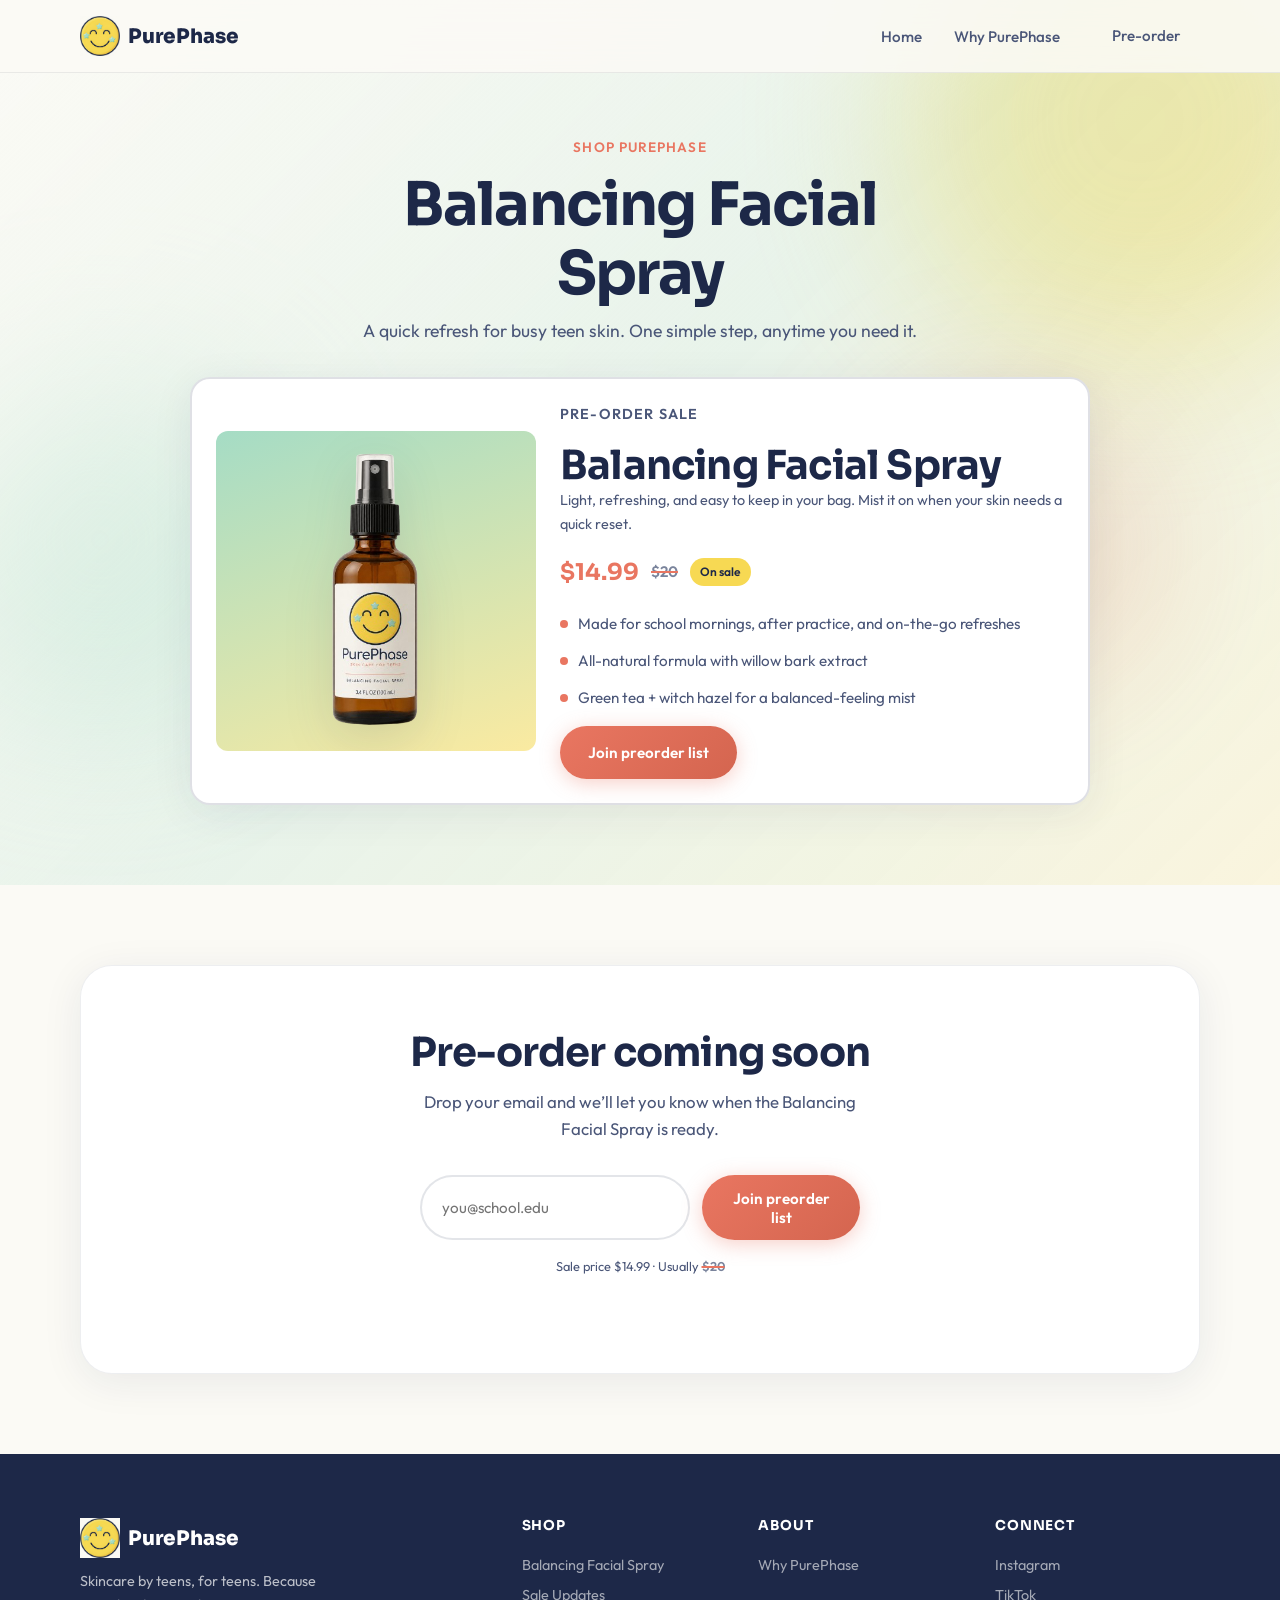
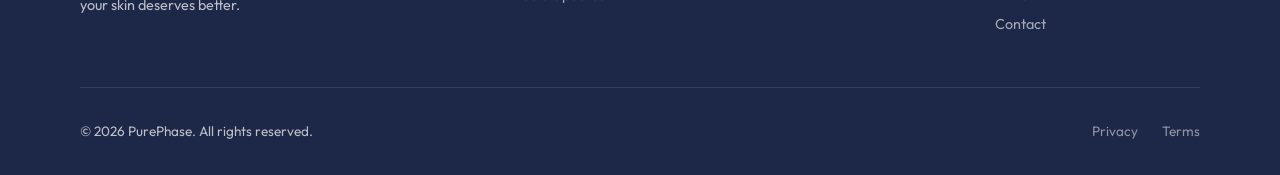
==== shop.html @ 61aebdc9 "Add files via upload" ====
<!DOCTYPE html>
<html lang="en">
<head>
  <meta charset="UTF-8">
  <meta name="viewport" content="width=device-width, initial-scale=1.0">
  <meta name="description" content="Shop the PurePhase Balancing Facial Spray for teen skincare.">
  <title>Shop PurePhase — Balancing Facial Spray</title>
  <link rel="preconnect" href="https://fonts.googleapis.com">
  <link rel="preconnect" href="https://fonts.gstatic.com" crossorigin>
  <link href="https://fonts.googleapis.com/css2?family=Outfit:wght@300;400;500;600;700&family=Sora:wght@600;700;800&display=swap" rel="stylesheet">
  <link rel="stylesheet" href="styles.css">
</head>
<body id="top">
  <div class="blob blob-1" aria-hidden="true"></div>
  <div class="blob blob-2" aria-hidden="true"></div>
  <div class="blob blob-3" aria-hidden="true"></div>

  <header class="header">
    <nav class="nav container">
      <a href="index.html" class="logo">
        <img src="assets/images/logo.png" alt="" class="logo-img" width="40" height="40">
        <span class="logo-text">PurePhase</span>
      </a>
      <button class="nav-toggle" aria-label="Open menu" aria-expanded="false">
        <span></span><span></span><span></span>
      </button>
      <ul class="nav-links">
        <li><a href="index.html">Home</a></li>
        <li><a href="index.html#values">Why PurePhase</a></li>
        <li><a href="#preorder" class="btn btn-sm">Pre-order</a></li>
      </ul>
    </nav>
  </header>

  <main>
    <section class="shop-page section">
      <div class="container">
        <div class="section-header">
          <p class="eyebrow">Shop PurePhase</p>
          <h1>Balancing Facial Spray</h1>
          <p class="section-sub">A quick refresh for busy teen skin. One simple step, anytime you need it.</p>
        </div>

        <article class="product-item product-item-featured shop-product-card">
          <div class="product-item-visual product-photo-frame phase-spray">
            <img
              src="assets/images/bottle-hero.png"
              alt="PurePhase Balancing Facial Spray bottle"
              class="product-item-photo"
              width="500"
              height="500"
            >
          </div>
          <div class="product-item-info">
            <p class="eyebrow">Pre-order sale</p>
            <h2>Balancing Facial Spray</h2>
            <p>Light, refreshing, and easy to keep in your bag. Mist it on when your skin needs a quick reset.</p>
            <div class="product-meta">
              <span class="price">$14.99</span>
              <span class="old-price">$20</span>
              <span class="badge-accent">On sale</span>
            </div>
            <ul class="shop-benefits">
              <li>Made for school mornings, after practice, and on-the-go refreshes</li>
              <li>All-natural formula with willow bark extract</li>
              <li>Green tea + witch hazel for a balanced-feeling mist</li>
            </ul>
            <a href="#preorder" class="btn btn-primary product-preorder">Join preorder list</a>
          </div>
        </article>
      </div>
    </section>

    <section id="preorder" class="cta section">
      <div class="container cta-inner">
        <h2>Pre-order coming soon</h2>
        <p>Drop your email and we’ll let you know when the Balancing Facial Spray is ready.</p>
        <form class="signup-form" action="#" method="post">
          <label for="email" class="sr-only">Email address</label>
          <input type="email" id="email" name="email" placeholder="you@school.edu" required>
          <button type="submit" class="btn btn-primary">Join preorder list</button>
        </form>
        <p class="cta-note">Sale price $14.99 · Usually <span class="old-price old-price-inline">$20</span></p>
      </div>
    </section>
  </main>

  <footer class="footer">
    <div class="container footer-grid">
      <div class="footer-brand">
        <a href="index.html" class="logo">
          <img src="assets/images/logo.png" alt="" class="logo-img" width="40" height="40">
          <span class="logo-text">PurePhase</span>
        </a>
        <p>Skincare by teens, for teens. Because your skin deserves better.</p>
      </div>
      <div class="footer-links">
        <h4>Shop</h4>
        <ul>
          <li><a href="#top">Balancing Facial Spray</a></li>
          <li><a href="#preorder">Sale Updates</a></li>
        </ul>
      </div>
      <div class="footer-links">
        <h4>About</h4>
        <ul>
          <li><a href="index.html#values">Why PurePhase</a></li>
        </ul>
      </div>
      <div class="footer-links">
        <h4>Connect</h4>
        <ul>
          <li><a href="#">Instagram</a></li>
          <li><a href="#">TikTok</a></li>
          <li><a href="#">Contact</a></li>
        </ul>
      </div>
    </div>
    <div class="container footer-bottom">
      <p>&copy; 2026 PurePhase. All rights reserved.</p>
      <div class="footer-legal">
        <a href="#">Privacy</a>
        <a href="#">Terms</a>
      </div>
    </div>
  </footer>

  <script src="script.js"></script>
</body>
</html>
---- styles.css ----
/* ── PurePhase Design System ── */
:root {
  --cream: #fbfaf5;
  --white: #ffffff;
  --ink: #1d2848;
  --ink-muted: #4a5678;
  --ink-light: #7a849c;

  --accent: #e97661;
  --accent-deep: #d4654f;
  --logo-gold: #f7d953;
  --logo-mint: #a5dcc5;

  --gradient-hero: linear-gradient(135deg, #fbfaf5 0%, rgba(165, 220, 197, 0.22) 50%, rgba(247, 217, 83, 0.14) 100%);
  --gradient-btn: linear-gradient(135deg, var(--accent), var(--accent-deep));
  --gradient-card: linear-gradient(160deg, rgba(247, 217, 83, 0.14), rgba(165, 220, 197, 0.2));
  --gradient-logo: conic-gradient(var(--logo-gold) 0deg 220deg, var(--logo-mint) 220deg 360deg);

  --radius-sm: 12px;
  --radius-md: 20px;
  --radius-lg: 32px;
  --radius-full: 9999px;

  --shadow-soft: 0 4px 24px rgba(29, 40, 72, 0.06);
  --shadow-card: 0 8px 40px rgba(29, 40, 72, 0.08);
  --shadow-lift: 0 20px 60px rgba(233, 118, 97, 0.18);

  --font-display: 'Sora', system-ui, sans-serif;
  --font-body: 'Outfit', system-ui, sans-serif;

  --header-h: 72px;
}

*, *::before, *::after {
  box-sizing: border-box;
  margin: 0;
  padding: 0;
}

html {
  scroll-behavior: smooth;
}

body {
  font-family: var(--font-body);
  font-size: 1.05rem;
  line-height: 1.65;
  color: var(--ink);
  background: var(--cream);
  overflow-x: hidden;
}

.container {
  width: min(1120px, 92vw);
  margin-inline: auto;
}

.sr-only {
  position: absolute;
  width: 1px;
  height: 1px;
  padding: 0;
  margin: -1px;
  overflow: hidden;
  clip: rect(0, 0, 0, 0);
  border: 0;
}

/* ── Background blobs ── */
.blob {
  position: fixed;
  border-radius: 50%;
  filter: blur(80px);
  opacity: 0.45;
  pointer-events: none;
  z-index: -1;
}

.blob-1 {
  width: 480px;
  height: 480px;
  background: var(--logo-gold);
  top: -120px;
  right: -100px;
  animation: float 18s ease-in-out infinite;
}

.blob-2 {
  width: 360px;
  height: 360px;
  background: var(--logo-mint);
  bottom: 20%;
  left: -80px;
  animation: float 22s ease-in-out infinite reverse;
}

.blob-3 {
  width: 280px;
  height: 280px;
  background: var(--accent);
  top: 45%;
  right: 10%;
  animation: float 16s ease-in-out infinite 2s;
  opacity: 0.25;
}

@keyframes float {
  0%, 100% { transform: translate(0, 0) scale(1); }
  33% { transform: translate(30px, -20px) scale(1.05); }
  66% { transform: translate(-20px, 15px) scale(0.95); }
}

/* ── Typography ── */
h1, h2, h3, h4 {
  font-family: var(--font-display);
  line-height: 1.15;
  font-weight: 700;
}

h1 {
  font-size: clamp(2.4rem, 5.5vw, 3.75rem);
  letter-spacing: -0.03em;
}

h1 em {
  font-style: normal;
  color: var(--accent);
}

h2 {
  font-size: clamp(1.75rem, 3.5vw, 2.5rem);
  letter-spacing: -0.02em;
}

h3 {
  font-size: 1.2rem;
}

.eyebrow {
  font-size: 0.85rem;
  font-weight: 600;
  letter-spacing: 0.08em;
  text-transform: uppercase;
  color: var(--accent);
  margin-bottom: 0.75rem;
}

.section-sub {
  color: var(--ink-muted);
  margin-top: 0.5rem;
  font-size: 1.1rem;
}

/* ── Buttons ── */
.btn {
  display: inline-flex;
  align-items: center;
  justify-content: center;
  padding: 0.85rem 1.75rem;
  border-radius: var(--radius-full);
  font-family: var(--font-body);
  font-size: 0.95rem;
  font-weight: 600;
  text-decoration: none;
  border: none;
  cursor: pointer;
  transition: transform 0.2s, box-shadow 0.2s;
}

.btn:hover {
  transform: translateY(-2px);
}

.btn-primary {
  background: var(--gradient-btn);
  color: var(--white);
  box-shadow: 0 4px 20px rgba(233, 118, 97, 0.35);
}

.btn-primary:hover {
  box-shadow: var(--shadow-lift);
}

.btn:disabled,
.btn[aria-disabled="true"] {
  cursor: not-allowed;
  opacity: 0.78;
  transform: none;
}

.btn:disabled:hover,
.btn[aria-disabled="true"]:hover {
  box-shadow: 0 4px 20px rgba(233, 118, 97, 0.35);
  transform: none;
}

.btn-ghost {
  background: var(--white);
  color: var(--ink);
  border: 2px solid rgba(29, 40, 72, 0.12);
}

.btn-sm {
  padding: 0.55rem 1.25rem;
  font-size: 0.875rem;
}

/* ── Header ── */
.header {
  position: fixed;
  top: 0;
  left: 0;
  right: 0;
  z-index: 100;
  background: rgba(251, 250, 245, 0.88);
  backdrop-filter: blur(16px);
  border-bottom: 1px solid rgba(29, 40, 72, 0.08);
}

.nav {
  display: flex;
  align-items: center;
  justify-content: space-between;
  height: var(--header-h);
}

.logo {
  display: flex;
  align-items: center;
  gap: 0.5rem;
  font-family: var(--font-display);
  font-weight: 800;
  font-size: 1.25rem;
  color: var(--ink);
  text-decoration: none;
}

.logo-img {
  display: block;
  flex-shrink: 0;
  width: 40px;
  height: 40px;
  object-fit: contain;
}

/* Hide the text label if your logo file is a full wordmark */
.logo.logo-full .logo-text {
  display: none;
}

.logo.logo-full .logo-img {
  width: auto;
  height: 36px;
  max-width: 160px;
}

.nav-links {
  display: flex;
  align-items: center;
  gap: 2rem;
  list-style: none;
}

.nav-links a {
  color: var(--ink-muted);
  text-decoration: none;
  font-weight: 500;
  font-size: 0.95rem;
  transition: color 0.2s;
}

.nav-links a:hover {
  color: var(--accent);
}

.nav-toggle {
  display: none;
  flex-direction: column;
  gap: 5px;
  background: none;
  border: none;
  cursor: pointer;
  padding: 4px;
}

.nav-toggle span {
  display: block;
  width: 24px;
  height: 2px;
  background: var(--ink);
  border-radius: 2px;
  transition: transform 0.3s, opacity 0.3s;
}

/* ── Hero ── */
.hero {
  padding: calc(var(--header-h) + 4rem) 0 5rem;
  background: var(--gradient-hero);
  min-height: 90vh;
  display: flex;
  align-items: center;
}

.hero-grid {
  display: grid;
  grid-template-columns: 1fr 1fr;
  gap: 4rem;
  align-items: center;
}

.hero-lead {
  font-size: 1.15rem;
  color: var(--ink-muted);
  margin: 1.25rem 0 2rem;
  max-width: 32rem;
}

.hero-actions {
  display: flex;
  flex-wrap: wrap;
  gap: 1rem;
  margin-bottom: 2.5rem;
}

.hero-stats {
  display: flex;
  gap: 2.5rem;
  padding-top: 2rem;
  border-top: 1px solid rgba(29, 40, 72, 0.1);
}

.stat strong {
  display: block;
  font-family: var(--font-display);
  font-size: 1.5rem;
  color: var(--accent);
}

.stat span {
  font-size: 0.85rem;
  color: var(--ink-light);
}

/* Product showcase */
.product-showcase {
  position: relative;
  display: flex;
  justify-content: center;
  align-items: center;
  min-height: 420px;
}

.product-card-main {
  position: relative;
  z-index: 2;
  text-align: center;
}

.bottle-photo {
  display: block;
  width: min(280px, 70vw);
  height: auto;
  margin: 0 auto;
  object-fit: contain;
  filter: drop-shadow(0 24px 48px rgba(29, 40, 72, 0.15));
}

.product-tag {
  text-align: center;
  margin-top: 1rem;
  font-size: 0.8rem;
  font-weight: 600;
  color: var(--accent);
  background: rgba(233, 118, 97, 0.12);
  padding: 0.35rem 1rem;
  border-radius: var(--radius-full);
  display: inline-block;
  width: 100%;
}

.floating-badge {
  position: absolute;
  background: var(--white);
  padding: 0.6rem 1rem;
  border-radius: var(--radius-full);
  font-size: 0.8rem;
  font-weight: 500;
  box-shadow: var(--shadow-card);
  white-space: nowrap;
  animation: bob 4s ease-in-out infinite;
}

.badge-1 { top: 10%; left: 0; animation-delay: 0s; }
.badge-2 { bottom: 25%; right: -10%; animation-delay: 1s; }
.badge-3 { top: 35%; right: 5%; animation-delay: 2s; }

@keyframes bob {
  0%, 100% { transform: translateY(0); }
  50% { transform: translateY(-8px); }
}

/* ── Sections ── */
.section {
  padding: 5rem 0;
}

.section-header {
  text-align: center;
  max-width: 560px;
  margin: 0 auto 3rem;
}

/* ── Story ── */
.story-grid {
  display: grid;
  grid-template-columns: repeat(3, 1fr);
  gap: 1.5rem;
}

.story-card {
  background: var(--white);
  border-radius: var(--radius-md);
  padding: 2rem;
  box-shadow: var(--shadow-soft);
  border: 1px solid rgba(29, 40, 72, 0.06);
  transition: transform 0.3s, box-shadow 0.3s;
}

.story-card:hover {
  transform: translateY(-4px);
  box-shadow: var(--shadow-card);
}

.story-card-featured {
  background: var(--gradient-card);
  border-color: rgba(247, 217, 83, 0.35);
}

.story-icon {
  font-size: 2rem;
  margin-bottom: 1rem;
}

.story-card h3 {
  margin-bottom: 0.75rem;
}

.story-card p {
  color: var(--ink-muted);
  font-size: 0.95rem;
}

/* ── Products ── */
.products {
  background: var(--white);
}

.product-grid {
  display: grid;
  grid-template-columns: repeat(2, 1fr);
  gap: 1.5rem;
}

.product-grid-single {
  grid-template-columns: minmax(0, 760px);
  justify-content: center;
}

.product-item {
  display: flex;
  gap: 1.5rem;
  background: var(--cream);
  border-radius: var(--radius-md);
  padding: 1.5rem;
  border: 1px solid rgba(29, 40, 72, 0.06);
  transition: transform 0.3s, box-shadow 0.3s;
}

.product-item:hover {
  transform: translateY(-3px);
  box-shadow: var(--shadow-soft);
}

.product-item-bundle {
  grid-column: 1 / -1;
  background: var(--gradient-card);
  border-color: rgba(165, 220, 197, 0.4);
}

.product-item-featured {
  background: var(--white);
  border: 2px solid rgba(29, 40, 72, 0.14);
  box-shadow: var(--shadow-card);
}

.product-item-visual {
  flex-shrink: 0;
  width: 180px;
  aspect-ratio: 1 / 1;
  border-radius: var(--radius-sm);
  display: flex;
  align-items: center;
  justify-content: center;
  padding: 0.75rem;
}

.product-photo-frame {
  overflow: hidden;
}

.product-item-photo {
  display: block;
  width: 100%;
  height: 100%;
  object-fit: contain;
  filter: drop-shadow(0 14px 24px rgba(29, 40, 72, 0.12));
}

.phase-1 { background: linear-gradient(160deg, rgba(165, 220, 197, 0.5), var(--logo-mint)); }
.phase-2 { background: linear-gradient(160deg, rgba(247, 217, 83, 0.4), var(--logo-gold)); }
.phase-3 { background: linear-gradient(160deg, rgba(233, 118, 97, 0.25), rgba(233, 118, 97, 0.45)); }
.phase-bundle { background: linear-gradient(160deg, var(--logo-mint), var(--logo-gold), rgba(233, 118, 97, 0.3)); }
.phase-spray { background: linear-gradient(160deg, var(--logo-mint), rgba(247, 217, 83, 0.55)); }

.step {
  font-family: var(--font-display);
  font-weight: 800;
  font-size: 1.25rem;
  color: rgba(29, 40, 72, 0.2);
}

.product-item-info h3 {
  margin-bottom: 0.5rem;
}

.product-item-info p {
  color: var(--ink-muted);
  font-size: 0.9rem;
  margin-bottom: 1rem;
}

.product-meta {
  display: flex;
  align-items: center;
  gap: 0.75rem;
}

.product-preorder {
  margin-top: 1rem;
}

.product-glimpse {
  background: var(--white);
}

.glimpse-inner {
  display: grid;
  grid-template-columns: 180px 1fr;
  gap: 1.5rem;
  align-items: center;
  max-width: 760px;
  background: var(--cream);
  border: 2px solid rgba(29, 40, 72, 0.1);
  border-radius: var(--radius-md);
  padding: 1.5rem;
  box-shadow: var(--shadow-soft);
}

.glimpse-photo {
  aspect-ratio: 1 / 1;
  border-radius: var(--radius-sm);
  padding: 0.75rem;
  display: flex;
  align-items: center;
  justify-content: center;
}

.glimpse-photo img {
  display: block;
  width: 100%;
  height: 100%;
  object-fit: contain;
  filter: drop-shadow(0 12px 20px rgba(29, 40, 72, 0.12));
}

.glimpse-content h2 {
  margin-bottom: 0.5rem;
}

.glimpse-content p:not(.eyebrow) {
  color: var(--ink-muted);
  margin-bottom: 1rem;
}

.shop-page {
  padding-top: calc(var(--header-h) + 4rem);
  background: var(--gradient-hero);
}

.shop-page .section-header {
  margin-bottom: 2rem;
}

.shop-product-card {
  max-width: 900px;
  margin-inline: auto;
  align-items: center;
}

.shop-product-card .product-item-visual {
  width: min(320px, 42vw);
}

.shop-product-card .price {
  font-size: 1.45rem;
}

.shop-benefits {
  list-style: none;
  margin: 1.25rem 0 0;
  display: flex;
  flex-direction: column;
  gap: 0.75rem;
}

.shop-benefits li {
  color: var(--ink-muted);
  font-size: 0.95rem;
  display: flex;
  gap: 0.6rem;
}

.shop-benefits li::before {
  content: '';
  width: 8px;
  height: 8px;
  flex-shrink: 0;
  margin-top: 0.55rem;
  background: var(--accent);
  border-radius: 50%;
}

.price {
  font-family: var(--font-display);
  font-weight: 700;
  font-size: 1.15rem;
  color: var(--accent);
}

.old-price {
  color: var(--ink-light);
  font-size: 0.95rem;
  font-weight: 600;
  display: inline-block;
  text-decoration: line-through;
  text-decoration-thickness: 2px;
  text-decoration-color: var(--accent);
}

.old-price-inline {
  font-size: inherit;
}

.stat-old-price {
  font-size: 1.5rem;
}

.badge-soft {
  font-size: 0.75rem;
  font-weight: 500;
  padding: 0.25rem 0.65rem;
  background: rgba(165, 220, 197, 0.35);
  color: var(--ink);
  border-radius: var(--radius-full);
}

.badge-accent {
  font-size: 0.75rem;
  font-weight: 600;
  padding: 0.25rem 0.65rem;
  background: var(--logo-gold);
  color: var(--ink);
  border-radius: var(--radius-full);
}

/* ── Values ── */
.values-inner {
  display: grid;
  grid-template-columns: 1fr 1fr;
  gap: 4rem;
  align-items: center;
}

.values-list {
  list-style: none;
  margin-top: 2rem;
  display: flex;
  flex-direction: column;
  gap: 1.5rem;
}

.values-list li {
  display: flex;
  gap: 1rem;
  align-items: flex-start;
}

.check {
  flex-shrink: 0;
  width: 28px;
  height: 28px;
  display: flex;
  align-items: center;
  justify-content: center;
  background: rgba(165, 220, 197, 0.45);
  color: var(--ink);
  border-radius: 50%;
  font-size: 0.85rem;
  font-weight: 700;
}

.values-list strong {
  display: block;
  margin-bottom: 0.25rem;
}

.values-list p {
  color: var(--ink-muted);
  font-size: 0.9rem;
}

/* Ingredient orbit */
.ingredient-orbit {
  position: relative;
  --orbit-radius: 140px;
  width: 320px;
  height: 320px;
  margin: 0 auto;
}

.orbit-center {
  position: absolute;
  top: 50%;
  left: 50%;
  transform: translate(-50%, -50%);
  width: 90px;
  height: 90px;
  background: var(--gradient-logo);
  color: var(--ink);
  border-radius: 50%;
  display: flex;
  align-items: center;
  justify-content: center;
  font-family: var(--font-display);
  font-weight: 800;
  font-size: 0.85rem;
  text-align: center;
  line-height: 1.2;
  box-shadow: var(--shadow-lift);
}

.orbit-item {
  position: absolute;
  top: 50%;
  left: 50%;
  padding: 0.45rem 0.85rem;
  background: var(--white);
  border-radius: var(--radius-full);
  font-size: 0.75rem;
  font-weight: 600;
  color: var(--ink-muted);
  box-shadow: var(--shadow-soft);
  white-space: nowrap;
  transform: rotate(calc(var(--i) * 120deg)) translateY(calc(var(--orbit-radius) * -1)) rotate(calc(var(--i) * -120deg));
  animation: orbit 30s linear infinite;
}

@keyframes orbit {
  from { transform: rotate(calc(var(--i) * 120deg)) translateY(calc(var(--orbit-radius) * -1)) rotate(calc(var(--i) * -120deg)); }
  to { transform: rotate(calc(var(--i) * 120deg + 360deg)) translateY(calc(var(--orbit-radius) * -1)) rotate(calc(var(--i) * -120deg - 360deg)); }
}

/* ── CTA ── */
.cta-inner {
  text-align: center;
  background: var(--white);
  border-radius: var(--radius-lg);
  padding: 4rem 2rem;
  box-shadow: var(--shadow-card);
  border: 1px solid rgba(29, 40, 72, 0.08);
}

.cta-inner h2 {
  margin-bottom: 0.75rem;
}

.cta-inner > p {
  color: var(--ink-muted);
  max-width: 480px;
  margin: 0 auto 2rem;
}

.signup-form {
  display: flex;
  gap: 0.75rem;
  max-width: 440px;
  margin: 0 auto 1rem;
}

.signup-form input {
  flex: 1;
  padding: 0.85rem 1.25rem;
  border: 2px solid rgba(29, 40, 72, 0.12);
  border-radius: var(--radius-full);
  font-family: var(--font-body);
  font-size: 0.95rem;
  outline: none;
  transition: border-color 0.2s;
}

.signup-form input:focus {
  border-color: var(--accent);
}

.cta-note {
  font-size: 0.8rem;
  color: var(--ink-light);
}

/* ── Footer ── */
.footer {
  background: var(--ink);
  color: rgba(255, 255, 255, 0.7);
  padding: 4rem 0 2rem;
}

.footer .logo {
  color: var(--white);
  margin-bottom: 0.75rem;
}

.footer-brand p {
  font-size: 0.9rem;
  max-width: 260px;
}

.footer-grid {
  display: grid;
  grid-template-columns: 2fr 1fr 1fr 1fr;
  gap: 2rem;
  margin-bottom: 3rem;
}

.footer-links h4 {
  color: var(--white);
  font-size: 0.85rem;
  margin-bottom: 1rem;
  text-transform: uppercase;
  letter-spacing: 0.06em;
}

.footer-links ul {
  list-style: none;
}

.footer-links a {
  color: rgba(255, 255, 255, 0.6);
  text-decoration: none;
  font-size: 0.9rem;
  line-height: 2;
  transition: color 0.2s;
}

.footer-links a:hover {
  color: var(--logo-gold);
}

.footer-bottom {
  display: flex;
  justify-content: space-between;
  align-items: center;
  padding-top: 2rem;
  border-top: 1px solid rgba(255, 255, 255, 0.1);
  font-size: 0.85rem;
}

.footer-legal {
  display: flex;
  gap: 1.5rem;
}

.footer-legal a {
  color: rgba(255, 255, 255, 0.5);
  text-decoration: none;
}

.footer-legal a:hover {
  color: var(--logo-gold);
}

/* ── Scroll reveal ── */
.reveal {
  opacity: 0;
  transform: translateY(24px);
  transition: opacity 0.6s ease, transform 0.6s ease;
}

.reveal.visible {
  opacity: 1;
  transform: translateY(0);
}

/* ── Responsive ── */
@media (max-width: 900px) {
  .hero-grid,
  .values-inner {
    grid-template-columns: 1fr;
    gap: 3rem;
  }

  .hero-visual {
    order: -1;
  }

  .product-showcase {
    min-height: 320px;
  }

  .story-grid {
    grid-template-columns: 1fr;
  }

  .product-grid {
    grid-template-columns: 1fr;
  }

  .glimpse-inner {
    grid-template-columns: 1fr;
    text-align: center;
  }

  .glimpse-photo {
    width: min(220px, 100%);
    margin-inline: auto;
  }

  .glimpse-content .product-meta {
    justify-content: center;
  }

  .shop-product-card .product-item-visual {
    width: 100%;
    max-width: 280px;
  }

  .footer-grid {
    grid-template-columns: 1fr 1fr;
  }

  .ingredient-orbit {
    --orbit-radius: 120px;
    width: 280px;
    height: 280px;
  }
}

@media (max-width: 640px) {
  .nav-toggle {
    display: flex;
  }

  .nav-links {
    position: fixed;
    top: var(--header-h);
    left: 0;
    right: 0;
    flex-direction: column;
    background: rgba(251, 250, 245, 0.98);
    backdrop-filter: blur(16px);
    padding: 1.5rem;
    gap: 1rem;
    border-bottom: 1px solid rgba(29, 40, 72, 0.08);
    transform: translateY(-120%);
    opacity: 0;
    pointer-events: none;
    transition: transform 0.3s, opacity 0.3s;
  }

  .nav-links.open {
    transform: translateY(0);
    opacity: 1;
    pointer-events: auto;
  }

  .nav-toggle[aria-expanded="true"] span:nth-child(1) {
    transform: translateY(7px) rotate(45deg);
  }

  .nav-toggle[aria-expanded="true"] span:nth-child(2) {
    opacity: 0;
  }

  .nav-toggle[aria-expanded="true"] span:nth-child(3) {
    transform: translateY(-7px) rotate(-45deg);
  }

  .hero-stats {
    flex-direction: column;
    gap: 1rem;
  }

  .product-item {
    flex-direction: column;
  }

  .product-item-visual {
    width: 100%;
    max-width: 220px;
    margin-inline: auto;
  }

  .product-meta {
    flex-wrap: wrap;
  }

  .signup-form {
    flex-direction: column;
  }

  .footer-grid {
    grid-template-columns: 1fr;
  }

  .footer-bottom {
    flex-direction: column;
    gap: 1rem;
    text-align: center;
  }

  .floating-badge {
    font-size: 0.7rem;
    padding: 0.45rem 0.75rem;
  }

  .badge-2 { right: 0; }
}

@media (prefers-reduced-motion: reduce) {
  html {
    scroll-behavior: auto;
  }

  *,
  *::before,
  *::after {
    animation-duration: 0.01ms !important;
    animation-iteration-count: 1 !important;
    transition-duration: 0.01ms !important;
  }
}
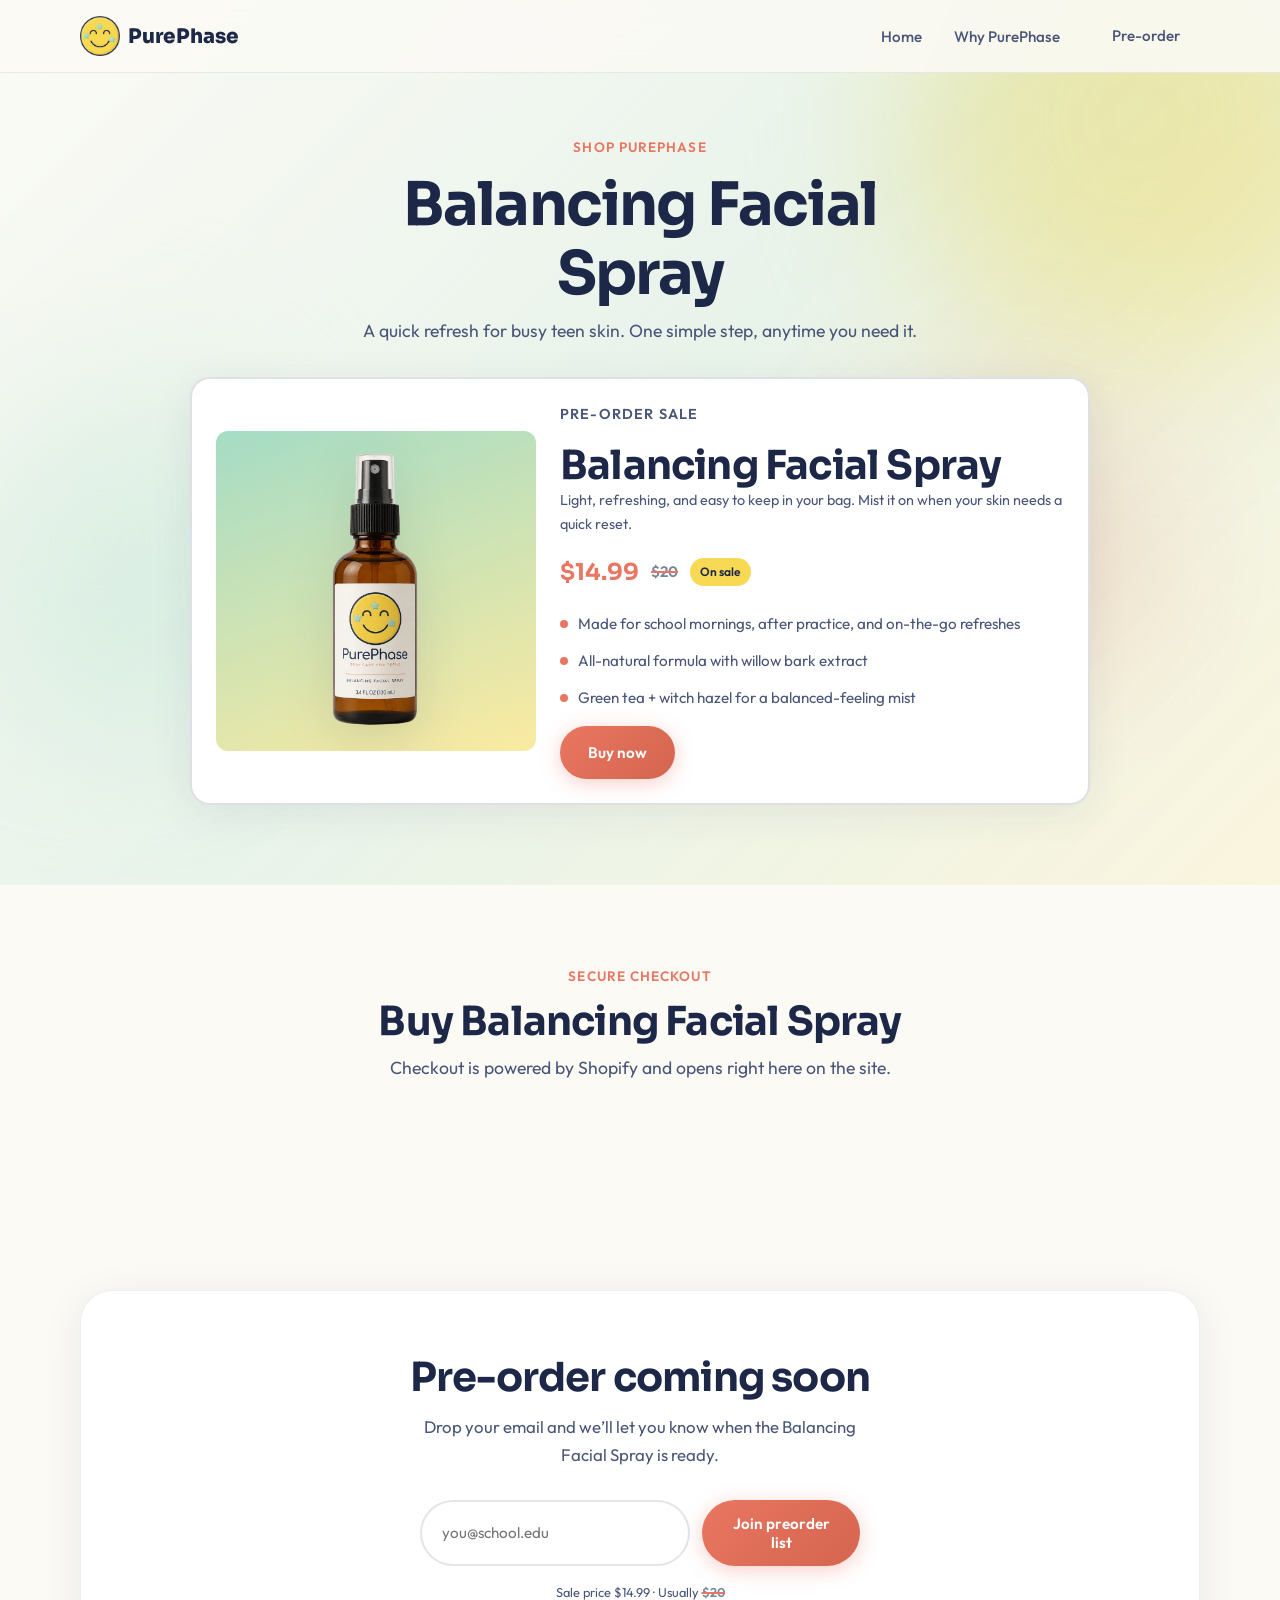
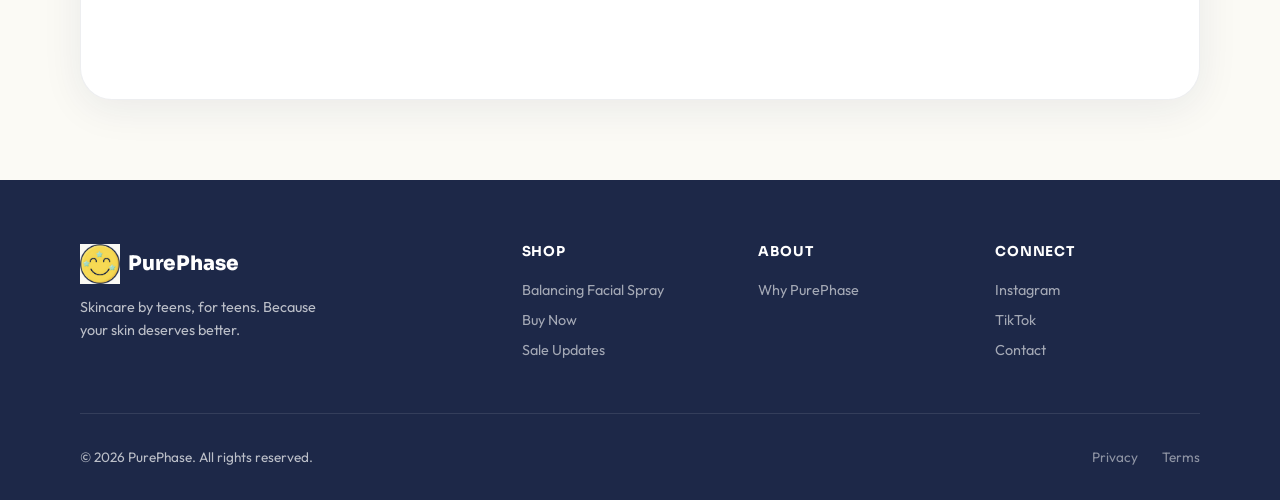
==== commit a473d132: "Update product link and add Shopify checkout section Updated the product link to 'Buy now' and added" ====
--- a/shop.html
+++ b/shop.html
@@ -65,9 +65,20 @@
               <li>All-natural formula with willow bark extract</li>
               <li>Green tea + witch hazel for a balanced-feeling mist</li>
             </ul>
-            <a href="#preorder" class="btn btn-primary product-preorder">Join preorder list</a>
+            <a href="#buy" class="btn btn-primary product-preorder">Buy now</a>
           </div>
         </article>
+      </div>
+    </section>
+
+    <section id="buy" class="shopify-checkout section">
+      <div class="container shopify-inner">
+        <div class="section-header">
+          <p class="eyebrow">Secure checkout</p>
+          <h2>Buy Balancing Facial Spray</h2>
+          <p class="section-sub">Checkout is powered by Shopify and opens right here on the site.</p>
+        </div>
+        <div id="product-component-1782057044723"></div>
       </div>
     </section>
 
@@ -98,6 +109,7 @@
         <h4>Shop</h4>
         <ul>
           <li><a href="#top">Balancing Facial Spray</a></li>
+          <li><a href="#buy">Buy Now</a></li>
           <li><a href="#preorder">Sale Updates</a></li>
         </ul>
       </div>
@@ -126,5 +138,138 @@
   </footer>
 
   <script src="script.js"></script>
+  <script type="text/javascript">
+  /*<![CDATA[*/
+  (function () {
+    var scriptURL = 'https://sdks.shopifycdn.com/buy-button/latest/buy-button-storefront.min.js';
+    if (window.ShopifyBuy) {
+      if (window.ShopifyBuy.UI) {
+        ShopifyBuyInit();
+      } else {
+        loadScript();
+      }
+    } else {
+      loadScript();
+    }
+    function loadScript() {
+      var script = document.createElement('script');
+      script.async = true;
+      script.src = scriptURL;
+      (document.getElementsByTagName('head')[0] || document.getElementsByTagName('body')[0]).appendChild(script);
+      script.onload = ShopifyBuyInit;
+    }
+    function ShopifyBuyInit() {
+      var client = ShopifyBuy.buildClient({
+        domain: 'srdgwf-xv.myshopify.com',
+        storefrontAccessToken: 'b594947b86b6904749cfc181b36ca580',
+      });
+      ShopifyBuy.UI.onReady(client).then(function (ui) {
+        ui.createComponent('product', {
+          id: '8562054725793',
+          node: document.getElementById('product-component-1782057044723'),
+          moneyFormat: '%24%7B%7Bamount%7D%7D',
+          options: {
+            "product": {
+              "styles": {
+                "product": {
+                  "@media (min-width: 601px)": {
+                    "max-width": "100%",
+                    "margin-left": "0",
+                    "margin-bottom": "50px"
+                  },
+                  "text-align": "left"
+                },
+                "title": {
+                  "font-size": "26px"
+                },
+                "price": {
+                  "font-size": "18px"
+                },
+                "compareAt": {
+                  "font-size": "15.299999999999999px"
+                },
+                "unitPrice": {
+                  "font-size": "15.299999999999999px"
+                }
+              },
+              "layout": "horizontal",
+              "contents": {
+                "img": false,
+                "imgWithCarousel": true,
+                "description": true
+              },
+              "width": "100%",
+              "text": {
+                "button": "Add to cart"
+              }
+            },
+            "productSet": {
+              "styles": {
+                "products": {
+                  "@media (min-width: 601px)": {
+                    "margin-left": "-20px"
+                  }
+                }
+              }
+            },
+            "modalProduct": {
+              "contents": {
+                "img": false,
+                "imgWithCarousel": true,
+                "button": false,
+                "buttonWithQuantity": true
+              },
+              "styles": {
+                "product": {
+                  "@media (min-width: 601px)": {
+                    "max-width": "100%",
+                    "margin-left": "0px",
+                    "margin-bottom": "0px"
+                  }
+                },
+                "title": {
+                  "font-family": "Helvetica Neue, sans-serif",
+                  "font-weight": "bold",
+                  "font-size": "26px",
+                  "color": "#4c4c4c"
+                },
+                "price": {
+                  "font-family": "Helvetica Neue, sans-serif",
+                  "font-weight": "normal",
+                  "font-size": "18px",
+                  "color": "#4c4c4c"
+                },
+                "compareAt": {
+                  "font-family": "Helvetica Neue, sans-serif",
+                  "font-weight": "normal",
+                  "font-size": "15.299999999999999px",
+                  "color": "#4c4c4c"
+                },
+                "unitPrice": {
+                  "font-family": "Helvetica Neue, sans-serif",
+                  "font-weight": "normal",
+                  "font-size": "15.299999999999999px",
+                  "color": "#4c4c4c"
+                }
+              },
+              "text": {
+                "button": "Add to cart"
+              }
+            },
+            "option": {},
+            "cart": {
+              "text": {
+                "total": "Subtotal",
+                "button": "Checkout"
+              }
+            },
+            "toggle": {}
+          },
+        });
+      });
+    }
+  })();
+  /*]]>*/
+  </script>
 </body>
 </html>
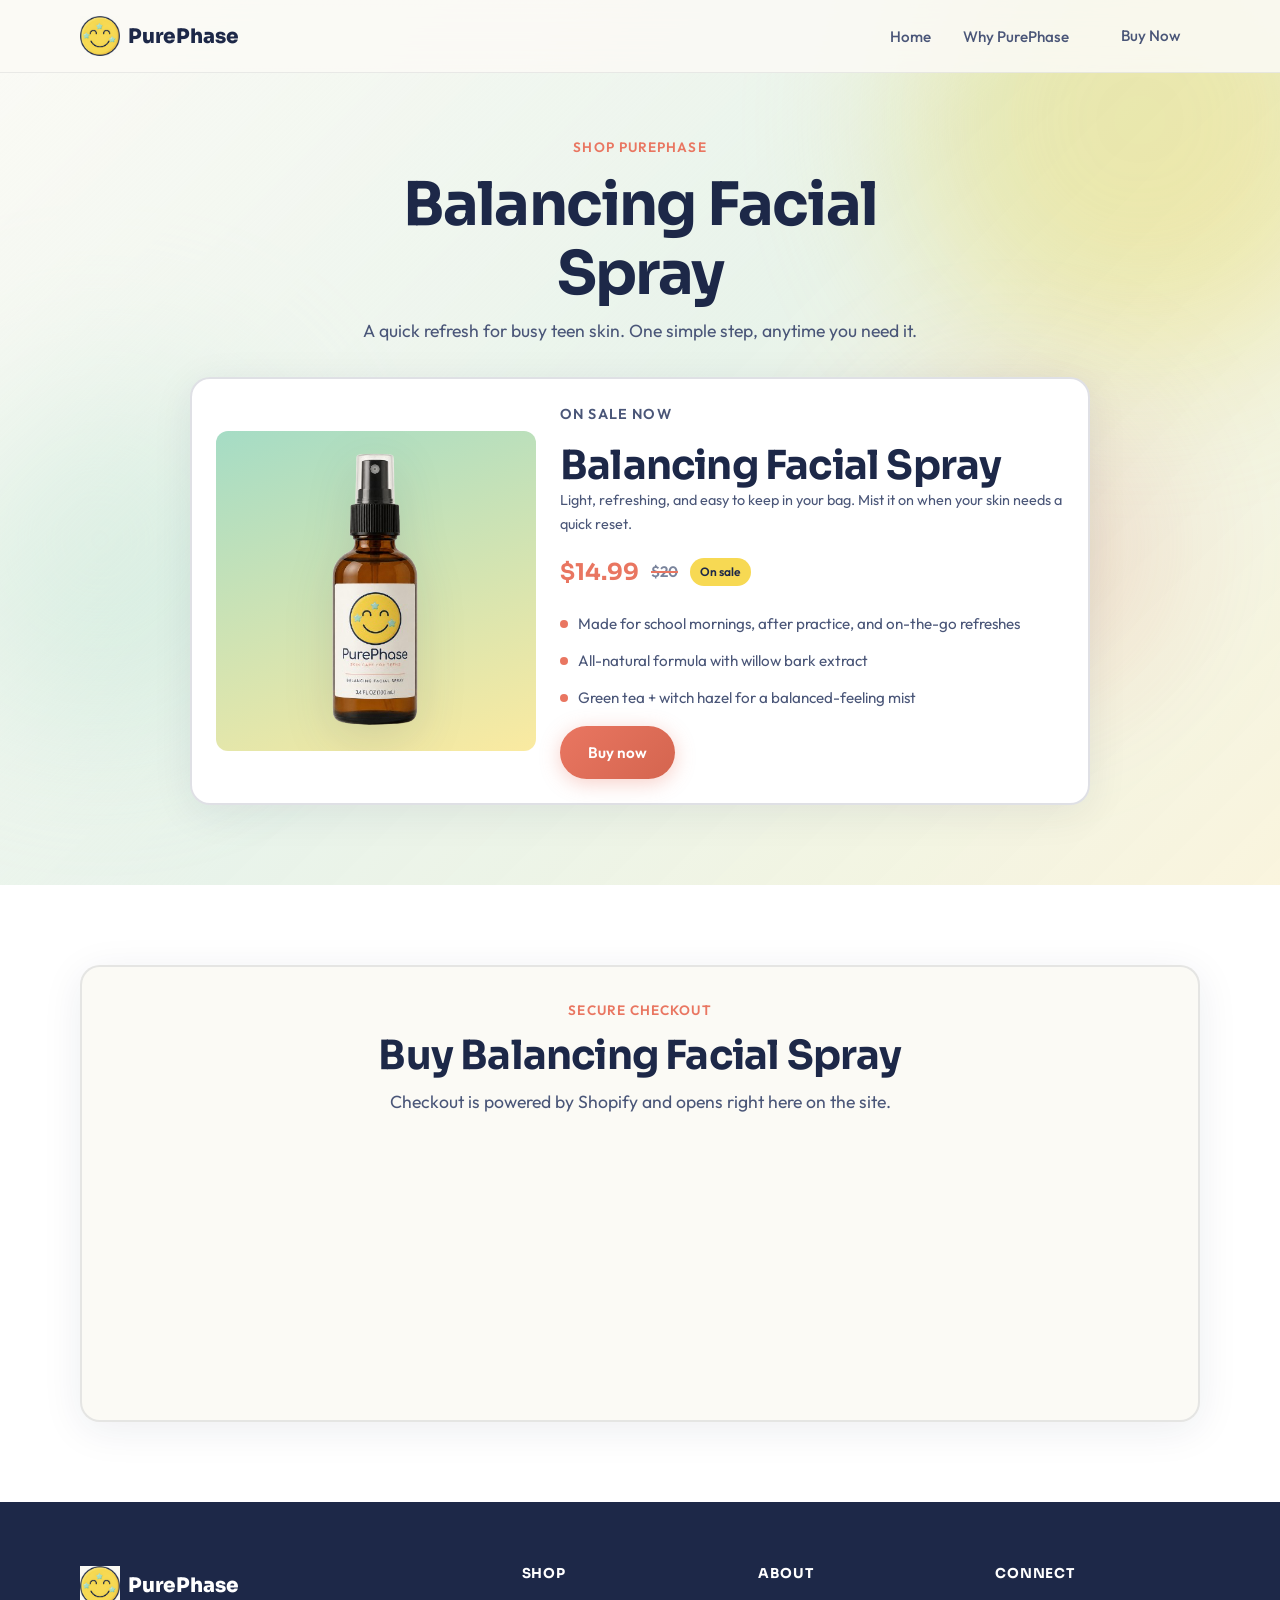
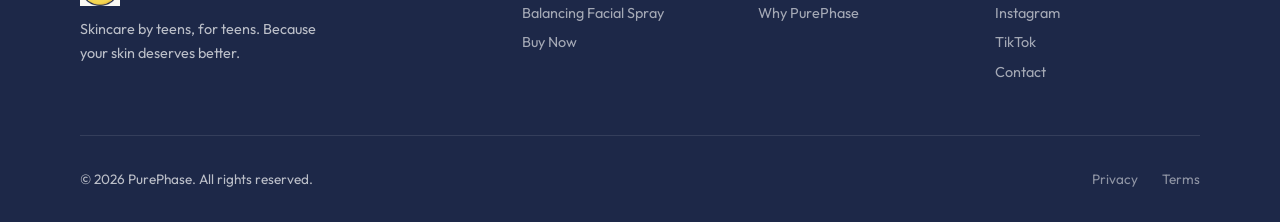
==== commit 2391bbdd: "Add files via upload" ====
--- a/shop.html
+++ b/shop.html
@@ -27,7 +27,7 @@
       <ul class="nav-links">
         <li><a href="index.html">Home</a></li>
         <li><a href="index.html#values">Why PurePhase</a></li>
-        <li><a href="#preorder" class="btn btn-sm">Pre-order</a></li>
+        <li><a href="#buy" class="btn btn-sm">Buy Now</a></li>
       </ul>
     </nav>
   </header>
@@ -52,7 +52,7 @@
             >
           </div>
           <div class="product-item-info">
-            <p class="eyebrow">Pre-order sale</p>
+            <p class="eyebrow">On sale now</p>
             <h2>Balancing Facial Spray</h2>
             <p>Light, refreshing, and easy to keep in your bag. Mist it on when your skin needs a quick reset.</p>
             <div class="product-meta">
@@ -65,7 +65,7 @@
               <li>All-natural formula with willow bark extract</li>
               <li>Green tea + witch hazel for a balanced-feeling mist</li>
             </ul>
-            <a href="#buy" class="btn btn-primary product-preorder">Buy now</a>
+            <a href="#buy" class="btn btn-primary product-action">Buy now</a>
           </div>
         </article>
       </div>
@@ -82,18 +82,6 @@
       </div>
     </section>
 
-    <section id="preorder" class="cta section">
-      <div class="container cta-inner">
-        <h2>Pre-order coming soon</h2>
-        <p>Drop your email and we’ll let you know when the Balancing Facial Spray is ready.</p>
-        <form class="signup-form" action="#" method="post">
-          <label for="email" class="sr-only">Email address</label>
-          <input type="email" id="email" name="email" placeholder="you@school.edu" required>
-          <button type="submit" class="btn btn-primary">Join preorder list</button>
-        </form>
-        <p class="cta-note">Sale price $14.99 · Usually <span class="old-price old-price-inline">$20</span></p>
-      </div>
-    </section>
   </main>
 
   <footer class="footer">
@@ -110,7 +98,6 @@
         <ul>
           <li><a href="#top">Balancing Facial Spray</a></li>
           <li><a href="#buy">Buy Now</a></li>
-          <li><a href="#preorder">Sale Updates</a></li>
         </ul>
       </div>
       <div class="footer-links">
--- a/styles.css
+++ b/styles.css
@@ -545,7 +545,7 @@
   gap: 0.75rem;
 }
 
-.product-preorder {
+.product-action {
   margin-top: 1rem;
 }
 
@@ -638,6 +638,26 @@
   margin-top: 0.55rem;
   background: var(--accent);
   border-radius: 50%;
+}
+
+.shopify-checkout {
+  background: var(--white);
+}
+
+.shopify-inner {
+  background: var(--cream);
+  border: 2px solid rgba(29, 40, 72, 0.1);
+  border-radius: var(--radius-md);
+  padding: 2rem;
+  box-shadow: var(--shadow-card);
+}
+
+.shopify-inner .section-header {
+  margin-bottom: 2rem;
+}
+
+#product-component-1782057044723 {
+  min-height: 240px;
 }
 
 .price {
@@ -798,28 +818,6 @@
   color: var(--ink-muted);
   max-width: 480px;
   margin: 0 auto 2rem;
-}
-
-.signup-form {
-  display: flex;
-  gap: 0.75rem;
-  max-width: 440px;
-  margin: 0 auto 1rem;
-}
-
-.signup-form input {
-  flex: 1;
-  padding: 0.85rem 1.25rem;
-  border: 2px solid rgba(29, 40, 72, 0.12);
-  border-radius: var(--radius-full);
-  font-family: var(--font-body);
-  font-size: 0.95rem;
-  outline: none;
-  transition: border-color 0.2s;
-}
-
-.signup-form input:focus {
-  border-color: var(--accent);
 }
 
 .cta-note {
@@ -1023,10 +1021,6 @@
     flex-wrap: wrap;
   }
 
-  .signup-form {
-    flex-direction: column;
-  }
-
   .footer-grid {
     grid-template-columns: 1fr;
   }
